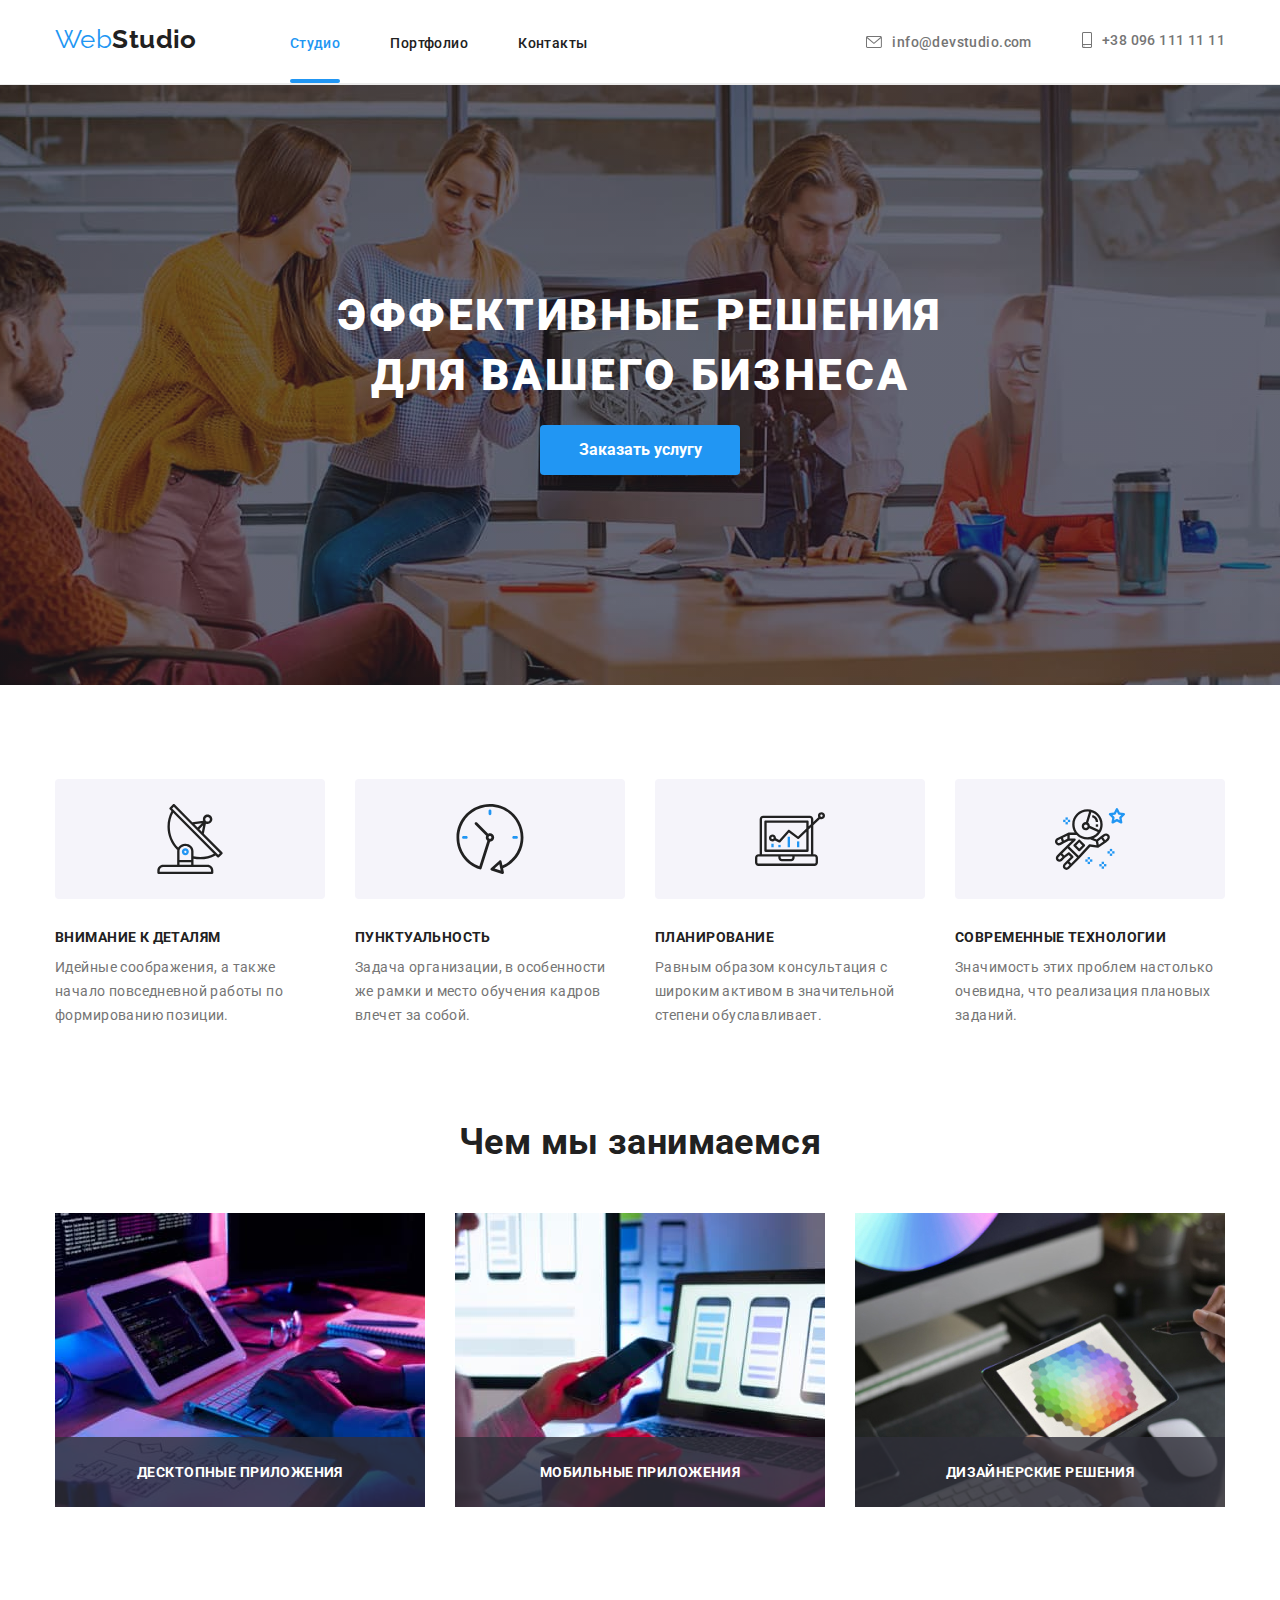
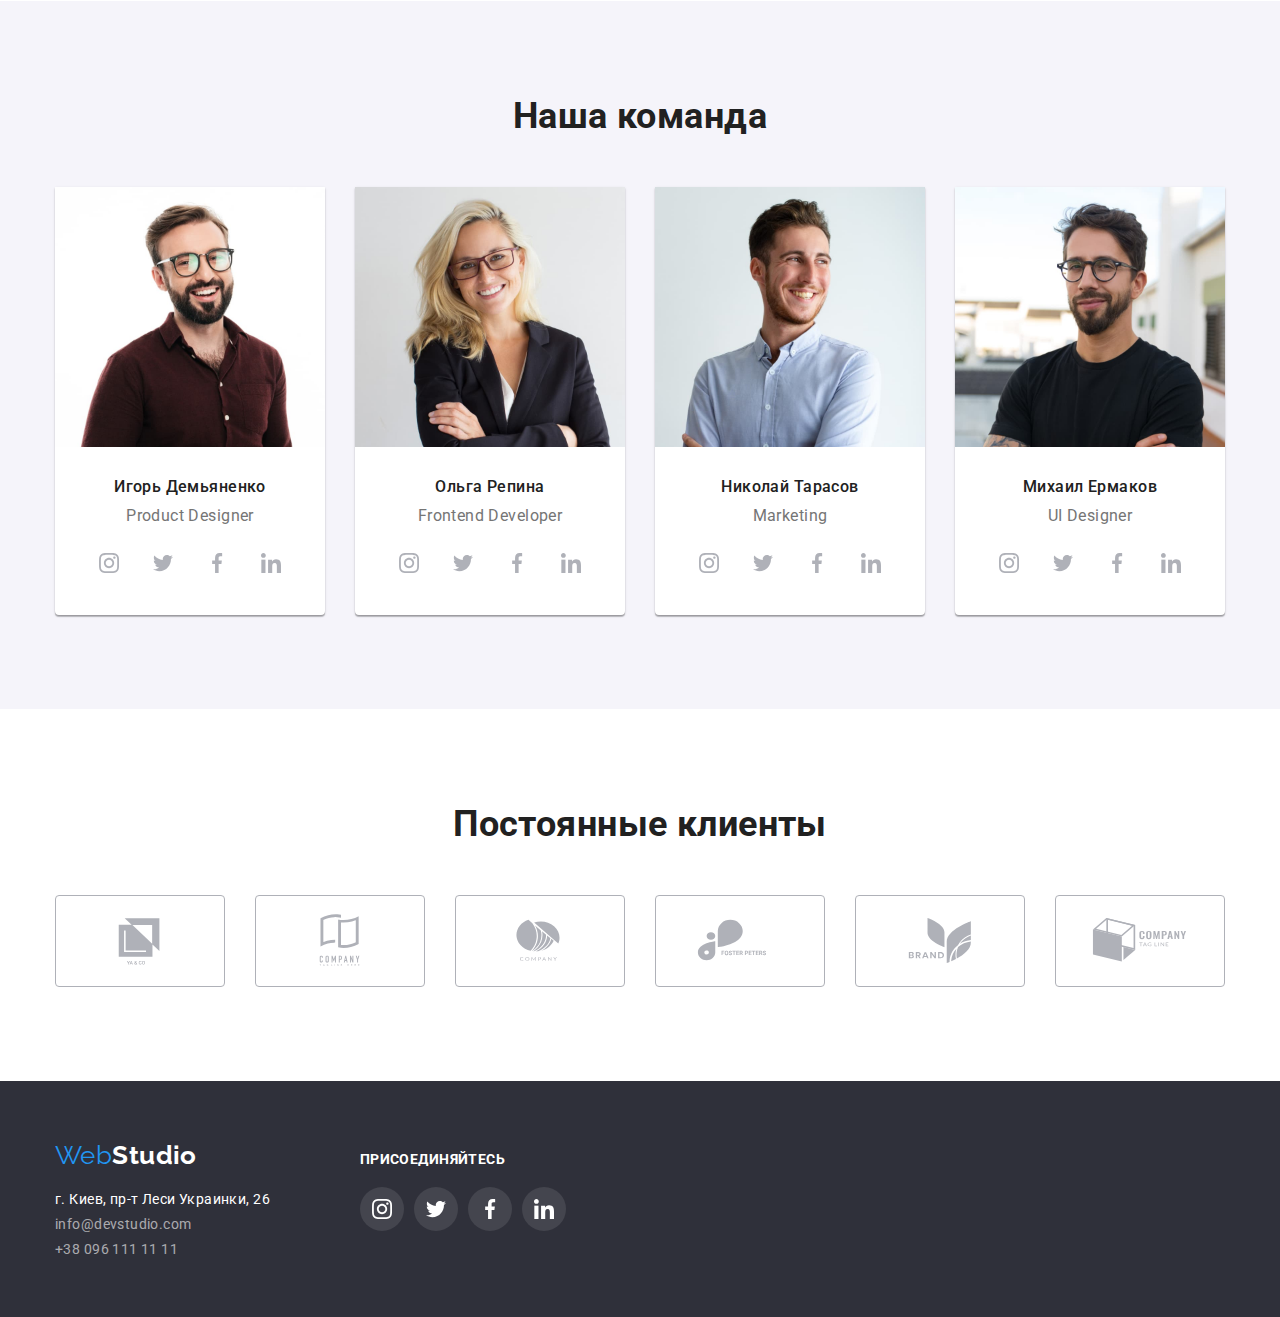
==== index.html @ 05e97ef8 "copy 5-th hw" ====
<!DOCTYPE html>
<html lang="en">
<head>
    <meta charset="UTF-8">
    <meta http-equiv="X-UA-Compatible" content="IE=edge">
    <meta name="viewport" content="width=device-width, initial-scale=1.0">
    <title>Home work 2</title>
    <link rel="stylesheet" href="https://cdnjs.cloudflare.com/ajax/libs/modern-normalize/1.0.0/modern-normalize.min.css">
    <link rel="stylesheet" href="./css/style.css">
    <link rel="preconnect" href="https://fonts.googleapis.com">
    <link rel="preconnect" href="https://fonts.gstatic.com" crossorigin>
    <link href="https://fonts.googleapis.com/css2?family=Oleo+Script&family=Raleway:wght@700&family=Roboto:wght@400;500;700;900&display=swap" rel="stylesheet">
</head>
<body>
    <header class="header"> 
        <div class="header container flex">
<a class="logo" href="./index.html"><span class="first-logo-part">Web</span>Studio</a>

<nav class="nav">
    <ul class="nav flex">
        <li><a class="nav-link hover-line is-active" href="./index.html">Студио</a></li>
        <li><a class="nav-link hover-line" href="./portfolio.html">Портфолио</a></li>
        <li><a class="nav-link hover-line" href="./">Контакты</a></li>
    </ul>
</nav>
<ul class="nav main-contacts flex">
    <li><a class="nav-link" href="mailto:info@devstudio.com">
            <svg class="email-icon">
                <use href="img/sprite.svg#icon-email"></use>
            </svg>
    info@devstudio.com</a></li>
    <li><a class="nav-link" href="tel:+380961111111"><svg class="phone-icon">
        <use href="img/sprite.svg#icon-phone"></use>
    </svg>
    +38 096 111 11 11</a></li>
</ul>
    </div>
    </header>
   
    <main>
        <section class="main-banner">
            <div class="container">
            <h1>Эффективные решения для вашего бизнеса</h1>
            <button class="offer-button" data-modal-open>Заказать услугу</button>
            </div>
        </section>
        <section class="benefits">
            <div class="container">
        <ul class="benefits-list flex">
            <li class="benefits-items">
                <div class="benefits-icons">
                    <svg class="benefits-icon">
                        <use href="./img/sprite.svg#icon-antenna"></use>
                    </svg>
                </div>
                <h3>Внимание к деталям</h3>
                <p>Идейные соображения, а также начало повседневной работы по формированию позиции.</p>
            </li>
            <li class="benefits-items">
                <div class="benefits-icons">
                    <svg class="benefits-icon">
                        <use href="./img/sprite.svg#icon-clock"></use>
                    </svg>
                </div>  
                <h3>Пунктуальность</h3>
                <p>Задача организации, в особенности же рамки и место обучения кадров влечет за собой.</p>
            </li>
            <li class="benefits-items">
                <div class="benefits-icons">
                    <svg class="benefits-icon">
                        <use href="./img/sprite.svg#icon-diagram"></use>
                    </svg>
                </div>
                <h3>Планирование</h3>
                <p>Равным образом консультация с широким активом в значительной степени обуславливает.</p>
            </li>
            <li class="benefits-items">
                <div class="benefits-icons">
                    <svg class="benefits-icon">
                        <use href="./img/sprite.svg#icon-astronaut"></use>
                    </svg>
                </div>
                <h3>Современные технологии</h3>
                <p>Значимость этих проблем настолько очевидна, что реализация плановых заданий.</p>
            </li>
        </ul>
        </div>
        </section>

        <section class="what-we-do">
            <div class="container">
            <h2>Чем мы занимаемся</h2>
            <ul class="flex">
                <li class="what-we-do-items">
                    <img src="img/what_we_do-1.jpg" alt="what_we_do" width="370">
                    <div class="what-we-do--overlay">
                        <p>Десктопные приложения</p>
                    </div>
                </li>
                <li class="what-we-do-items">
                    <img src="img/what_we_do-2.jpg" alt="what_we_do" width="370">
                    <div class="what-we-do--overlay">
                        <p>Мобильные приложения</p>
                    </div>
                </li>
                <li class="what-we-do-items">
                    <img src="img/what_we_do-3.jpg" alt="what_we_do" width="370">
                    <div class="what-we-do--overlay">
                        <p>Дизайнерские решения</p>
                    </div>
                </li>
            </ul>
            </div>
        </section>

        <section class="staff">
            <div class="container">
            <h2>Наша команда</h2>

            <ul class="flex">
                <li class="staff-items"><img class="staff-img" src="img/our_team_demyanenko.jpg" alt="Игорь Демьяненко" width="270">
                    <div class="staff-description">
                    <h3>Игорь Демьяненко</h3>
                    <p>Product Designer</p>
                    <ul class="staff-social-links">
                        <li class="staff-social-link"><a clsass="staff-social-link" href="#">
                            <svg class="staff-social-icon"><use href="./img/sprite.svg#icon-instagram"></use></svg></a>
                        </li>
                        <li class="staff-social-link"><a clsass="staff-social-link" href="#">
                            <svg class="staff-social-icon"><use href="./img/sprite.svg#icon-twitter"></use></svg></a>
                        </li>
                        <li class="staff-social-link"><a clsass="staff-social-link" href="#">
                            <svg class="staff-social-icon"><use href="./img/sprite.svg#icon-facebook"></use></svg></a>
                        </li>
                        <li class="staff-social-link"><a clsass="staff-social-link" href="#">
                            <svg class="staff-social-icon"><use href="./img/sprite.svg#icon-linkedin"></use></svg></a>
                        </li>
                    </ul>
                </div>
                </li>
                <li class="staff-items"><img class="staff-img" src="img/our_team_repina.jpg" alt="Ольга Репина" width="270">
                    <div class="staff-description">
                    <h3>Ольга Репина</h3>
                    <p>Frontend Developer</p>
                    <ul class="staff-social-links">
                        <li class="staff-social-link"><a clsass="staff-social-link" href="#">
                            <svg class="staff-social-icon"><use href="./img/sprite.svg#icon-instagram"></use></svg></a>
                        </li>
                        <li class="staff-social-link"><a clsass="staff-social-link" href="#">
                            <svg class="staff-social-icon"><use href="./img/sprite.svg#icon-twitter"></use></svg></a>
                        </li>
                        <li class="staff-social-link"><a clsass="staff-social-link" href="#">
                            <svg class="staff-social-icon"><use href="./img/sprite.svg#icon-facebook"></use></svg></a>
                        </li>
                        <li class="staff-social-link"><a clsass="staff-social-link" href="#">
                            <svg class="staff-social-icon"><use href="./img/sprite.svg#icon-linkedin"></use></svg></a>
                        </li>
                    </ul>
                </div>
                </li>
                <li class="staff-items"><img class="staff-img" src="img/our_team_tarasov.jpg" alt="Николай Тарасов" width="270">
                    <div class="staff-description">
                    <h3>Николай Тарасов</h3>
                    <p>Marketing</p>
                    <ul class="staff-social-links">
                        <li class="staff-social-link"><a clsass="staff-social-link" href="#">
                            <svg class="staff-social-icon"><use href="./img/sprite.svg#icon-instagram"></use></svg></a>
                        </li>
                        <li class="staff-social-link"><a clsass="staff-social-link" href="#">
                            <svg class="staff-social-icon"><use href="./img/sprite.svg#icon-twitter"></use></svg></a>
                        </li>
                        <li class="staff-social-link"><a clsass="staff-social-link" href="#">
                            <svg class="staff-social-icon"><use href="./img/sprite.svg#icon-facebook"></use></svg></a>
                        </li>
                        <li class="staff-social-link"><a clsass="staff-social-link" href="#">
                            <svg class="staff-social-icon"><use href="./img/sprite.svg#icon-linkedin"></use></svg></a>
                        </li>
                    </ul>
                </div>
                </li>
                <li class="staff-items"><img class="staff-img" src="img/our_team_ermakov.jpg" alt="Михаил Ермаков" width="270">
                    <div class="staff-description">
                    <h3>Михаил Ермаков</h3>
                    <p>UI Designer</p>
                    <ul class="staff-social-links">
                        <li class="staff-social-link"><a clsass="staff-social-link" href="#">
                            <svg class="staff-social-icon"><use href="./img/sprite.svg#icon-instagram"></use></svg></a>
                        </li>
                        <li class="staff-social-link"><a clsass="staff-social-link" href="#">
                            <svg class="staff-social-icon"><use href="./img/sprite.svg#icon-twitter"></use></svg></a>
                        </li>
                        <li class="staff-social-link"><a clsass="staff-social-link" href="#">
                            <svg class="staff-social-icon"><use href="./img/sprite.svg#icon-facebook"></use></svg></a>
                        </li>
                        <li class="staff-social-link"><a clsass="staff-social-link" href="#">
                            <svg class="staff-social-icon"><use href="./img/sprite.svg#icon-linkedin"></use></svg></a>
                        </li>
                    </ul>
                </div>
                </li>
            </ul>
        </div>
        </section>

        <section class="partners">
            <div class="container">
            <h2>Постоянные клиенты</h2>

            <ul class="flex">
                <li class="partners-items">
                    <a href="#" class="partners-button">
                    <svg class="partners-icon"><use href="./img/sprite.svg#icon-partners_1"></use></svg>
                    </a>
                </li>
                <li class="partners-items">
                    <a href="#" class="partners-button">
                    <svg class="partners-icon"><use href="./img/sprite.svg#icon-partners_2"></use></svg>
                 </a>
                </li>
                <li class="partners-items">
                    <a href="#" class="partners-button">
                    <svg class="partners-icon"><use href="./img/sprite.svg#icon-partners_3"></use></svg>
                 </a>
                </li>
                <li class="partners-items">
                    <a href="#" class="partners-button">
                    <svg class="partners-icon"><use href="./img/sprite.svg#icon-partners_4"></use></svg>
                 </a>
                </li>
                <li class="partners-items">
                    <a href="#" class="partners-button">
                    <svg class="partners-icon"><use href="./img/sprite.svg#icon-partners_5"></use></svg>
                 </a>
                </li>
                <li class="partners-items">
                    <a href="#" class="partners-button">
                    <svg class="partners-icon"><use href="./img/sprite.svg#icon-partners_6"></use></svg>
                 </a>
                </li>
            </ul>
        </div>
        </section>

    </main>

    <footer class="footer">
        <div class="container flex">
            <div class="footer-adress">
        <a class="logo-footer" href="#"><span class="first-logo-part">Web</span>Studio</a>
        <address class="footer-contacts">
            <p>г. Киев, пр-т Леси Украинки, 26</p>
            <ul class="nav-footer">
                <li><a href="mailto:info@devstudio.com">info@devstudio.com</a></li>
                <li><a href="tel:+380961111111">+38 096 111 11 11</a></li>
            </ul>
        </address>
    </div>
        <div class="social">
            <p>присоединяйтесь</p>
            <ul class="social-links">
                <li class="social-link"><a clsass="social-link" href="#">
                    <svg class="social-icon"><use href="./img/sprite.svg#icon-instagram"></use></svg></a>
                </li>
                <li class="social-link"><a clsass="social-link" href="#">
                    <svg class="social-icon"><use href="./img/sprite.svg#icon-twitter"></use></svg></a>
                </li>
                <li class="social-link"><a clsass="social-link" href="#">
                    <svg class="social-icon"><use href="./img/sprite.svg#icon-facebook"></use></svg></a>
                </li>
                <li class="social-link"><a clsass="social-link" href="#">
                    <svg class="social-icon"><use href="./img/sprite.svg#icon-linkedin"></use></svg></a>
                </li>
            </ul>
        </div>

    </div>
    </footer>

    <div class="backdrop is-hidden" data-modal>
        <div class="modal">
           <button class="close-button" data-modal-close>
               <svg><use href="./img/sprite.svg#icon-close"></use></svg>
           </button> 
        </div>
    </div>

    <script src="./js/modal.js"></script>
</body>
</html>
---- css/style.css ----
*,
*::before,
*::after {
  box-sizing: border-box;
}

li{
    list-style: none;
}

a{
    text-decoration: none;
}

:root{
    --main-text-color: #212121;
    --main-link-color-active: #2196F3;
    --background-main: #2F303A;
    --background-footer: #2F303A;
    --logo-first-part-color: #2196F3;
    --white: #FFF;
    --p-color: #757575;
    --background-stuff: #F5F4FA;
    --button: #2196F3;
    --button-second-color: #F5F4FA;
    --button-hover-color: #188CE8;
    --border-projecrt-examples-color: #EEE;
    --animation-options: 250ms cubic-bezier(0.4, 0, 0.2, 1);

}

.flex{
    display: flex;
    padding: 0;
    align-items: baseline;
    }

body{
    font-family: 'Roboto';
    font-style: normal;
    font-weight: normal;
    font-size: 14px;
    letter-spacing: 0.03em;
    color: var(--main-text-color);
}

.is-hidden{
    visibility: none;
    opacity: 0;
    pointer-events: none;

}

.backdrop{
    position: fixed;
    top: 0;
    left: 0;
    width: 100%;
    height: 100%;
    background-color: rgba(0, 0, 0, 0.2);
    transition: opacity var(--animation-options);
}

.modal{
    position: absolute;
    width: 528px;
    height: 581px;
    background-color: var(--white);
    top: 50%;
    left: 50%;
    transform: translate(-50%, -50%);
    box-shadow: 0px 1px 3px rgba(0, 0, 0, 0.12), 
                0px 1px 1px rgba(0, 0, 0, 0.14), 
                0px 2px 1px rgba(0, 0, 0, 0.2);
    border-radius: 4px;  
}

.close-button{
    position: absolute;
    display: flex;
    align-items: center;
    justify-content: center;
    top: 8px;
    right: 8px;
    width: 30px;
    height: 30px;
    padding: 0;
    border-radius: 50%;
    overflow: hidden;
    border: 1px solid rgba(0, 0, 0, 0.1);
    background-color: var(--white);
}
.close-button svg{
    width: 11px;
    height: 11px;
}

.container{
    width: 1200px;
    margin: 0 auto;
    padding-left: 15px;
    padding-right: 15px;
}

.header{
    border-bottom: 1px solid #ECECEC;
}

.logo, .logo-footer{
    display: inline-block;
    margin-right: 93px;
    font-family: 'Raleway';
    font-weight: 700;
    font-size: 26px;
    color: var(--main-text-color);
}


.first-logo-part{
    font-weight: 400;
    color: var(--logo-first-part-color);
}

.nav{
    font-weight: 500;
    padding-left: 0;
    margin: 0;
 }

.main-contacts{
    margin-left: auto; 
}

.main-contacts>li a{
    color: var(--p-color);
 }

 .nav-link{
    position: relative;
    color: var(--main-text-color); 
    display: inline-flex;
    align-items: center;
    padding-top: 32px;
    padding-bottom: 32px;
    fill: var(--p-color);
    transition: color var(--animation-options), fill var(--animation-options); 
 }


.nav-link:hover, 
.nav-link:focus,
.nav-link:active{
    color: var(--main-link-color-active);
    fill: var(--main-link-color-active); 
 }

.is-active::after{
    content: "";
    display: block;
    background-color: rgb(33, 150, 243);
    height: 4px;
    width: 100%;
    border-radius: 2px;
    position: absolute;
    bottom: 0;
    transition: background-color var(--animation-options);
}

 .email-icon{
     height: 12px;
     width: 16px;
     margin-right: 10px;
 }

 .phone-icon{
    height: 16px;
    width: 10px;
    margin-right: 10px;
 }

 .nav a.is-active{
    color: var(--main-link-color-active); 
 }

.nav li:not(:last-child){
    margin-right: 50px;
}

.main-banner{
     background-color: var(--background-main);
     height: 600px;
     max-width: 1600px;
     padding-top: 200px;
     padding-bottom: 200px;
     margin-left: auto;
     margin-right: auto;
     background-image: linear-gradient(rgba(47, 48, 58, 0.4), rgba(47, 48, 58, 0.4)), url("../img/main-bunner.jpg");
     background-repeat: no-repeat;
     background-position: center;
     background-size: cover;
     
 }

h1{
    font-weight: 900;
    font-size: 44px;
    line-height: 60px;
    text-align: center;
    letter-spacing: 0.06em;
    text-transform: uppercase;
    color: var(--white);
    margin: 0 auto;
    margin-bottom: 20px;
    max-width: 696px;
   
}

.offer-button{
    width: 200px;
    height: 50px;
    box-shadow: 0px 4px 4px rgba(0, 0, 0, 0.15);
    border-radius: 4px;
    font-weight: bold;
    font-size: 16px;
    line-height: 30px;
    text-align: center;
    color: var(--white);
    background-color: var(--button);
    display: block;
    margin: 0 auto;
    border: 1px solid transparent;
    cursor: pointer;
    transition: background-color var(--animation-options);
}


.offer-button:hover, .offer-button:focus{
    background-color: var(--button-hover-color);
}

.our-projects-buttons{
    font-weight: 500;
    font-size: 16px;
    line-height: 26px;
    color: var(--main-text-color);
    background-color: var(--button-second-color);
    text-align: center;
    border-radius: 4px;
    border: 1px solid transparent;
    padding: 6px 22px;
    transition: color var(--animation-options), 
                background-color var(--animation-options), 
                box-shadow var(--animation-options);
}

.our-projects-buttons:hover, 
.our-projects-buttons:focus, 
.our-projects-buttons:active{
    color: var(--white);
    background-color: var(--button);
    box-shadow: 0px 3px 1px rgba(0, 0, 0, 0.1), 
                0px 1px 2px rgba(0, 0, 0, 0.08), 
                0px 2px 2px rgba(0, 0, 0, 0.12);   
}

.benefits{
    padding-top: 94px;
    padding-bottom: 94px;
}

.benefits-icons{
    display: flex;
    align-items: center;
    height: 120px;
    background: var(--background-stuff);
    border-radius: 4px;
    margin-bottom: 30px;
    justify-content: center;
}

.benefits-icon{
    width: 70px;
    height: 70px;
}


.benefits-items{
    width: 270px;
    }

.benefits-list{
    margin: 0;
}

.benefits h3{
    font-weight: 700;
    line-height: 16px;
    font-size: 14px;
    text-transform: uppercase;
    margin: 0 0 10px 0;
    
}

.benefits p{
    margin: 0;
    line-height: 24px;
    color: var(--p-color);
}

.benefits-items:not(:last-child){
margin-right: 30px;
}

.what-we-do h2, .staff h2, .partners h2{
    font-weight: bold;
    font-size: 36px;
    line-height: 42px;
    text-align: center;
    margin: 0 0 50px 0;
}

.what-we-do{
    padding-bottom: 94px;
}

.what-we-do-items img{
    display: block;
}

.what-we-do-items{
    position: relative;
}

.what-we-do ul, .staff ul{
    margin: 0;
}

.what-we-do-items:not(:last-child){
    margin-right: 30px;
}

.what-we-do--overlay{
    position: absolute;
    display: block;
    width: 100%;
    height: 70px;
    padding: 27px 10px;
    bottom: 0;
    background: rgba(47, 48, 58, 0.8);
}

.what-we-do--overlay p{
    text-transform: uppercase;
    text-align: center;
    margin: 0;
    padding: 0;
    font-weight: 700;
    font-size: 14px;
    color: var(--white);
    line-height: 16px;
    letter-spacing: 0.03em;
}

.staff{
    background-color: var(--background-stuff);
    padding-top: 94px;
    padding-bottom: 94px;
}

.staff-items:not(:last-child){
    margin-right: 30px;
}

.staff-items{
    text-align: center;

    background-color: var(--white);

    box-shadow: 0px 1px 3px rgba(0, 0, 0, 0.12), 
    0px 1px 1px rgba(0, 0, 0, 0.14), 
    0px 2px 1px rgba(0, 0, 0, 0.2);
    border-radius: 0px 0px 4px 4px;
}

.staff-img{
    display: block;
}

.staff h3{
    font-weight: 500;
    font-size: 16px;
    line-height: 19px;
    margin: 0 0 10px 0;
}

.staff p{
    font-size: 16px;
    line-height: 19px;
    color: var(--p-color);
    margin: 0;
}

.staff-description{
    padding: 30px 10px;
}

.staff-description p{
    margin-bottom: 16px;
}

.staff-social-links{
    display: flex;
    padding: 0;
    justify-content: center;
}

.staff-social-icon{
    height: 20px;
    width: 20px;
}

.staff-social-link{
    background: transparent;
    border-radius: 50%;
    color: #AFB1B8;
    transition: background-color var(--animation-options),
                color var(--animation-options);
    
}

.staff-social-link a{
    color: inherit;
    height: 44px;
    width: 44px;
    display: flex;
    align-items: center;
    justify-content: center;
}


.staff-social-link:hover, .staff-social-link:focus{
    background-color: var(--button-hover-color);
    color: var(--white);
}

.staff-social-link:not(:last-child){
    margin-right: 10px;
}

.partners{
    padding-top: 94px;
    padding-bottom: 94px;
}

.partners ul{
    margin-top: 0px;
    margin-bottom: 0px;
}

.partners-items:not(:last-child){
    margin-right: 30px;
}

.partners-button{
    display: flex;
    width: 170px;
    height: 92px;
    border: 1px solid #AFB1B8;
    border-radius: 4px;
    color: #AFB1B8;
    align-items: center;
    justify-content: center;
    transition: border-color var(--animation-options),
                color var(--animation-options);
}

.partners-icon{
    width: 106px;
    height: 60px;
}

.partners-button:hover{
    border-color: var(--button-hover-color);
    color: var(--button-hover-color);
}


.our-projects{
    padding-top: 94px;
    padding-bottom: 94px;
}

.nav-project-examples{
    justify-content: center;
    margin-top: 0;
    margin-bottom: 50px;
}

.nav-project-examples li:not(:last-child){
    margin-right: 8px;
}

.project-examples{
    box-sizing: border-box;
    margin: 0;
}
.project-examples-items a{
    display: block;
    color: var(--main-text-color);
    transition: box-shadow var(--animation-options),
                transform var(--animation-options);
}
.project-examples-items{
    margin-right: 30px;
    margin-bottom: 30px;  
}



.project-examples-border{
    padding-top: 20px;
    padding-bottom: 20px;
    padding-left: 24px;
    padding-right: 24px;
    border-left: 1px solid var(--border-projecrt-examples-color);
    border-right: 1px solid var(--border-projecrt-examples-color);
    border-bottom: 1px solid var(--border-projecrt-examples-color);
}

.project-examples-items h3{
    margin: 0 0 4px 0;
}

.project-examples-items p{
    margin: 0;
}

.project-examples-items img{
    display: block;
}

.project-examples-items a:hover,
.project-examples-items a:focus{
    box-shadow: 0px 1px 1px rgba(0, 0, 0, 0.12),
                0px 4px 4px rgba(0, 0, 0, 0.06), 
                1px 4px 6px rgba(0, 0, 0, 0.16);
}



.project-examples li:nth-child(3n){
    margin-right: 0;
}

.project-examples li:nth-last-child(-n + 3){
    margin-bottom: 0;
}

.project-examples{
    flex-wrap: wrap;
}

.project-examples h3{
    font-weight: 700;
    font-size: 18px;
    line-height: 36px;
    letter-spacing: 0.06em;
}

.project-examples p{
    font-size: 16px;
    line-height: 30px;
    color: var(--p-color);
}

.project-examples-img{
    position: relative;
    width: 370px;
    overflow: hidden;
}

.project-examples-items a:hover .project-examples-img-overlay,
.project-examples-items a:focus .project-examples-img-overlay{
    transform: translateY(0%);  
}

.project-examples-img-overlay{
    display: flex;
    align-items: center;
    padding-left: 24px;
    padding-right: 24px;
    height: 100%;
    position: absolute;
    bottom: 0;
    background: rgba(33, 150, 243, 0.9);
    transform: translateY(101%);
    transition: transform var(--animation-options);
}

.project-examples-img-overlay p{
    font-size: 18px;    
    line-height: 28px;
    letter-spacing: 0.03em;
    color: var(--white);
    
}

 .footer{
     padding-top: 60px;
     padding-bottom: 60px;
     background-color: var(--background-footer);
 }

 .footer-adress{
     margin-right: 70px;
 }

 .logo-footer{
    color: var(--white);
    margin-bottom: 20px;
}

.footer-contacts p, .social p{
    font-style: normal;
    color: var(--white);
    margin: 0 0 9px 0;
}

.social-links{
    display: flex;
    margin: 0;
    padding: 0;
}

.social-link{
    background:#44454e;
    border-radius: 50%;
    transition: background-color var(--animation-options);
}

.social-link a{
    display: flex;
    color: var(--white);
    width: 44px;
    height: 44px;
    justify-content: center;
    align-items: center;
}


.social-link:hover, .social-link:focus{
    background-color: var(--button-hover-color);
}

.social-link:not(:last-child){
    margin-right: 10px;
}

.social p{
    font-size: 14px;
    text-transform: uppercase;
    margin-bottom: 20px;
    font-weight: 700;
}

.social-icon{
    height: 20px;
    width: 20px;
}

.nav-footer a{
    color: rgba(255, 255, 255, 0.6);
}

.nav-footer{
    padding: 0;
    margin: 0;
}

address{
    font-style: normal;
}
.nav-footer li:not(:last-child){
    margin-bottom: 9px;
}
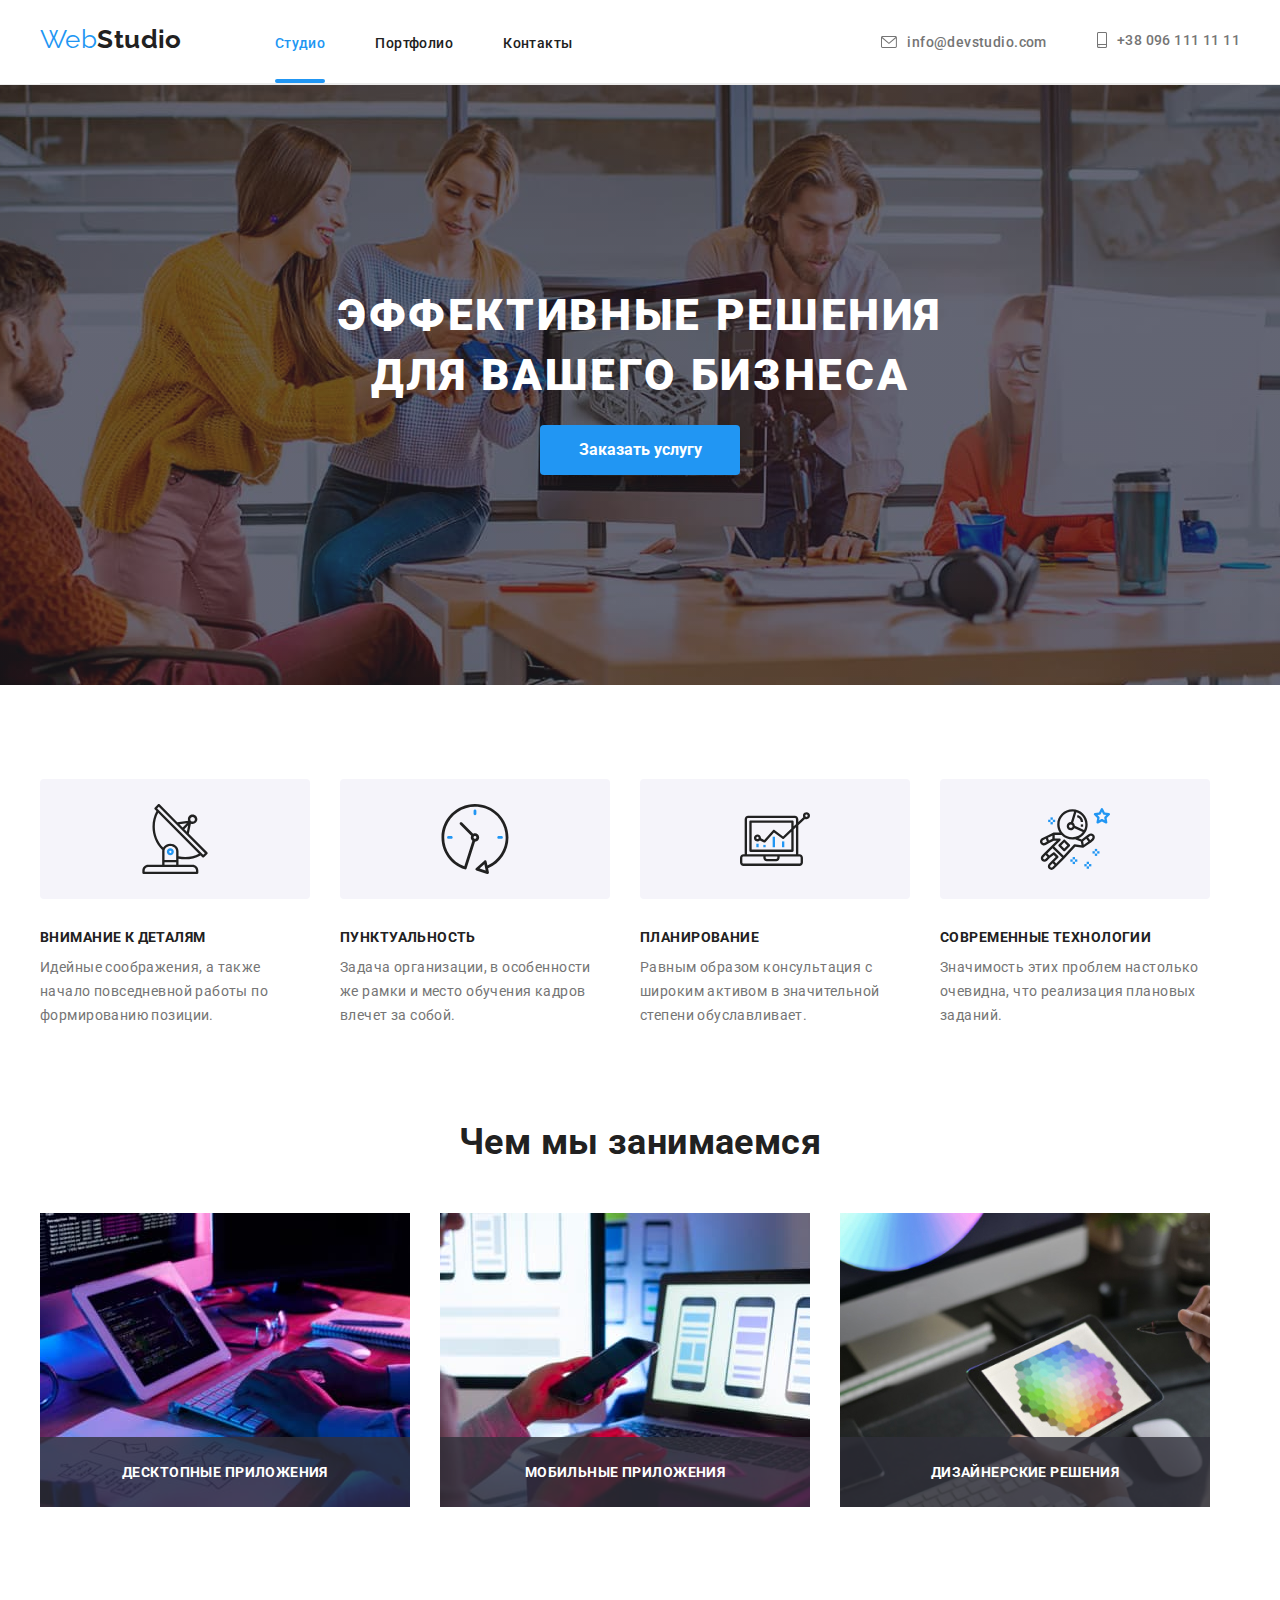
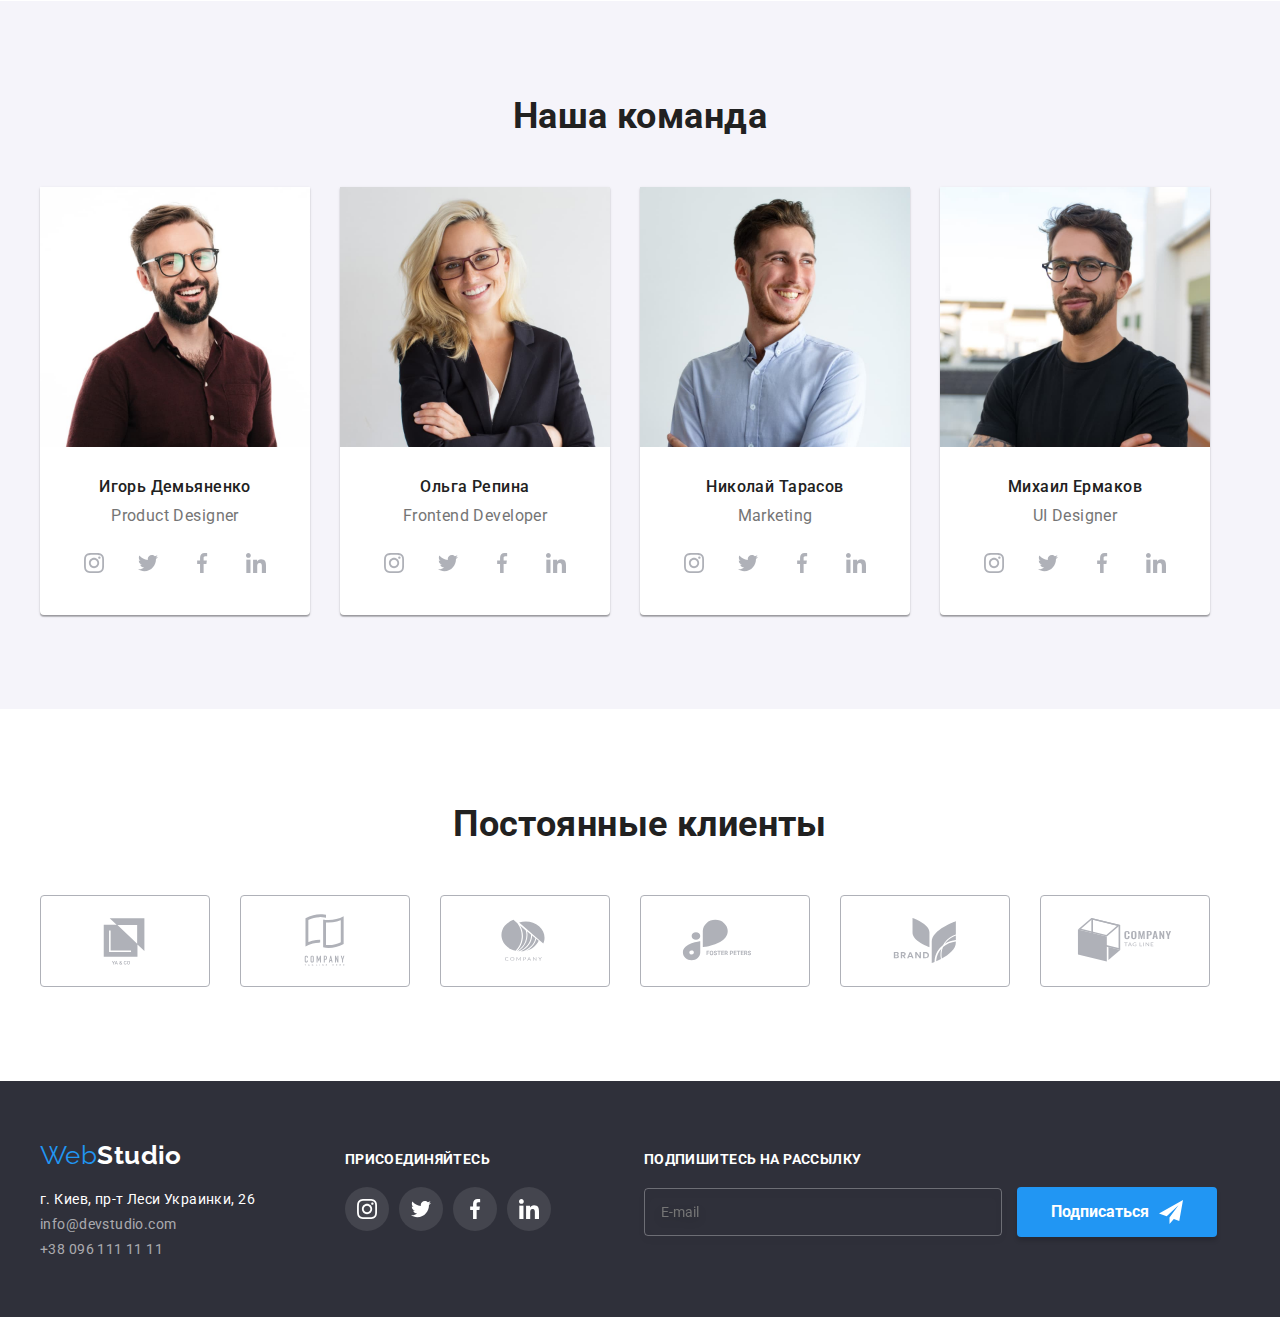
==== commit 9cbb1235: "q" ====
--- a/index.html
+++ b/index.html
@@ -273,11 +273,58 @@
             </ul>
         </div>
 
+        <div class="subscribe">
+            <p>Подпишитесь на рассылку</p>
+            <form class="email-subscribe" name="email_form" autocomplete="on" novalidate>
+                <label>
+                  <input type="email" name="email" placeholder="E-mail"/>
+                </label>
+            
+                <button class="subscribe-button" type="submit">
+                    <div class="email-submit">
+                    <span>Подписаться</span>
+                    <svg class="subscribe-icon"><use href="img/sprite.svg#icon-send"></use></svg>
+                </div>
+                </button>
+              </form>
+        </div>
+
     </div>
     </footer>
 
     <div class="backdrop is-hidden" data-modal>
         <div class="modal">
+            <form class="modal-form" name="modal_form" autocomplete="on" novalidate>
+                <p>Оставьте свои данные, мы вам перезвоним</p>
+                <label>
+                  <p>Имя</p>
+                  <input type="text" />
+                  <svg class="modal-form-icons"><use href="img/sprite.svg#icon-name-form"></use> </svg>
+                </label>
+              
+                <label>
+                  <p>Телефон</p>
+                  <input type="phone" />
+                  <svg class="modal-form-icons"><use href="img/sprite.svg#icon-phone-form"></use> </svg>
+                </label>
+              
+                <label>
+                    <p>Почта</p>
+                    <input type="email" name="email">
+                    <svg class="modal-form-icons"><use href="img/sprite.svg#icon-email-form"></use> </svg>
+                  </label>
+                  <label>
+
+                    <p>Комментарий</p>
+                    <textarea name="feedback" rows="5" placeholder="Введите текст"></textarea>
+                  </label>
+             
+                 <label>
+                    <input type="checkbox" name="signature" value="" checked />
+                    Соглашаюсь с рассылкой и принимаю <a href="#">Условия договора</a>
+                 </label>
+                <button class="subscribe-button" type="submit">Отправить</button>
+              </form>
            <button class="close-button" data-modal-close>
                <svg><use href="./img/sprite.svg#icon-close"></use></svg>
            </button> 
--- a/css/style.css
+++ b/css/style.css
@@ -98,8 +98,6 @@
 .container{
     width: 1200px;
     margin: 0 auto;
-    padding-left: 15px;
-    padding-right: 15px;
 }
 
 .header{
@@ -620,7 +618,9 @@
     margin-bottom: 20px;
 }
 
-.footer-contacts p, .social p{
+.footer-contacts p, 
+.social p,
+.subscribe p{
     font-style: normal;
     color: var(--white);
     margin: 0 0 9px 0;
@@ -656,7 +656,8 @@
     margin-right: 10px;
 }
 
-.social p{
+.social p, 
+.subscribe p{
     font-size: 14px;
     text-transform: uppercase;
     margin-bottom: 20px;
@@ -668,6 +669,62 @@
     width: 20px;
 }
 
+.social{
+    margin-right: 93px;
+}
+
+label:focus-visible,
+input:focus-visible,
+form:focus-visible {
+    outline: none;
+}
+
+
+.subscribe-button{
+    width: 200px;
+    height: 50px;
+    box-shadow: 0px 4px 4px rgba(0, 0, 0, 0.15);
+    border-radius: 4px;
+    font-weight: bold;
+    font-size: 16px;
+    line-height: 30px;
+    text-align: center;
+    color: var(--white);
+    background-color: var(--button);
+    align-items: center;
+    margin: 0 auto;
+    border: 1px solid transparent;
+    cursor: pointer;
+    transition: background-color var(--animation-options);
+}
+
+.email-submit{
+    display: flex;
+    align-items: center;
+    justify-content: center;
+}
+
+.email-subscribe input{
+    margin-right: 12px;
+    box-sizing: border-box;
+    width: 358px;
+    padding: 15px 16px;
+    background-color: transparent;
+    border: 1px solid rgba(255, 255, 255, 0.3);
+    filter: drop-shadow(0px 4px 4px rgba(0, 0, 0, 0.15));
+    border-radius: 4px;
+}
+
+
+.subscribe-button span{
+    margin-right: 10px;
+}
+
+.subscribe-icon{
+    width: 24px;
+    height: 24px;
+}
+
 .nav-footer a{
     color: rgba(255, 255, 255, 0.6);
 }
@@ -683,3 +740,72 @@
 .nav-footer li:not(:last-child){
     margin-bottom: 9px;
 }
+
+.modal-form{
+    padding: 40px;
+}
+
+.modal-form label {
+    position: relative;
+    display: flex;
+    flex-direction: column;
+    margin-bottom: 8px;
+
+    color: var(--main-text-color);
+    font-size: 12px;
+    font-style: inherit;
+    font-weight: 400;
+  }
+
+  .modal-form label p{
+    margin: 0;
+    margin-bottom: 4px;
+    color: var(--p-color);
+    font-size: 12px;
+    font-style: inherit;
+    font-weight: 400;
+    text-align: left;
+  }
+
+.modal-form input {
+    font-family: inherit;
+    margin-right: 12px;
+    box-sizing: border-box;
+    width: 448px;
+    padding: 13px 16px;
+    padding-left: 42px;
+    background-color: transparent;
+    border: 1px solid rgba(33, 33, 33, 0.2);
+    border-radius: 4px;
+  }
+
+ .modal-form textarea {
+    resize: none;
+  }
+
+  .modal-form p{
+      margin: 0;
+      margin-bottom: 12px;
+      color: var(--main-text-color);
+      font-size: 20px;
+      font-style: inherit;
+      text-align: center;
+      font-weight: 700;
+  }
+.modal-form .subscribe-button{
+    display: flex;
+    justify-content: center;
+    align-items: center;
+}
+
+.modal-form-icons{
+    position: absolute;
+    width: 12px;
+    height: 12px;
+    top: 50%;
+    margin-left: 15px;
+
+    fill: var(--main-text-color);
+}
+
+
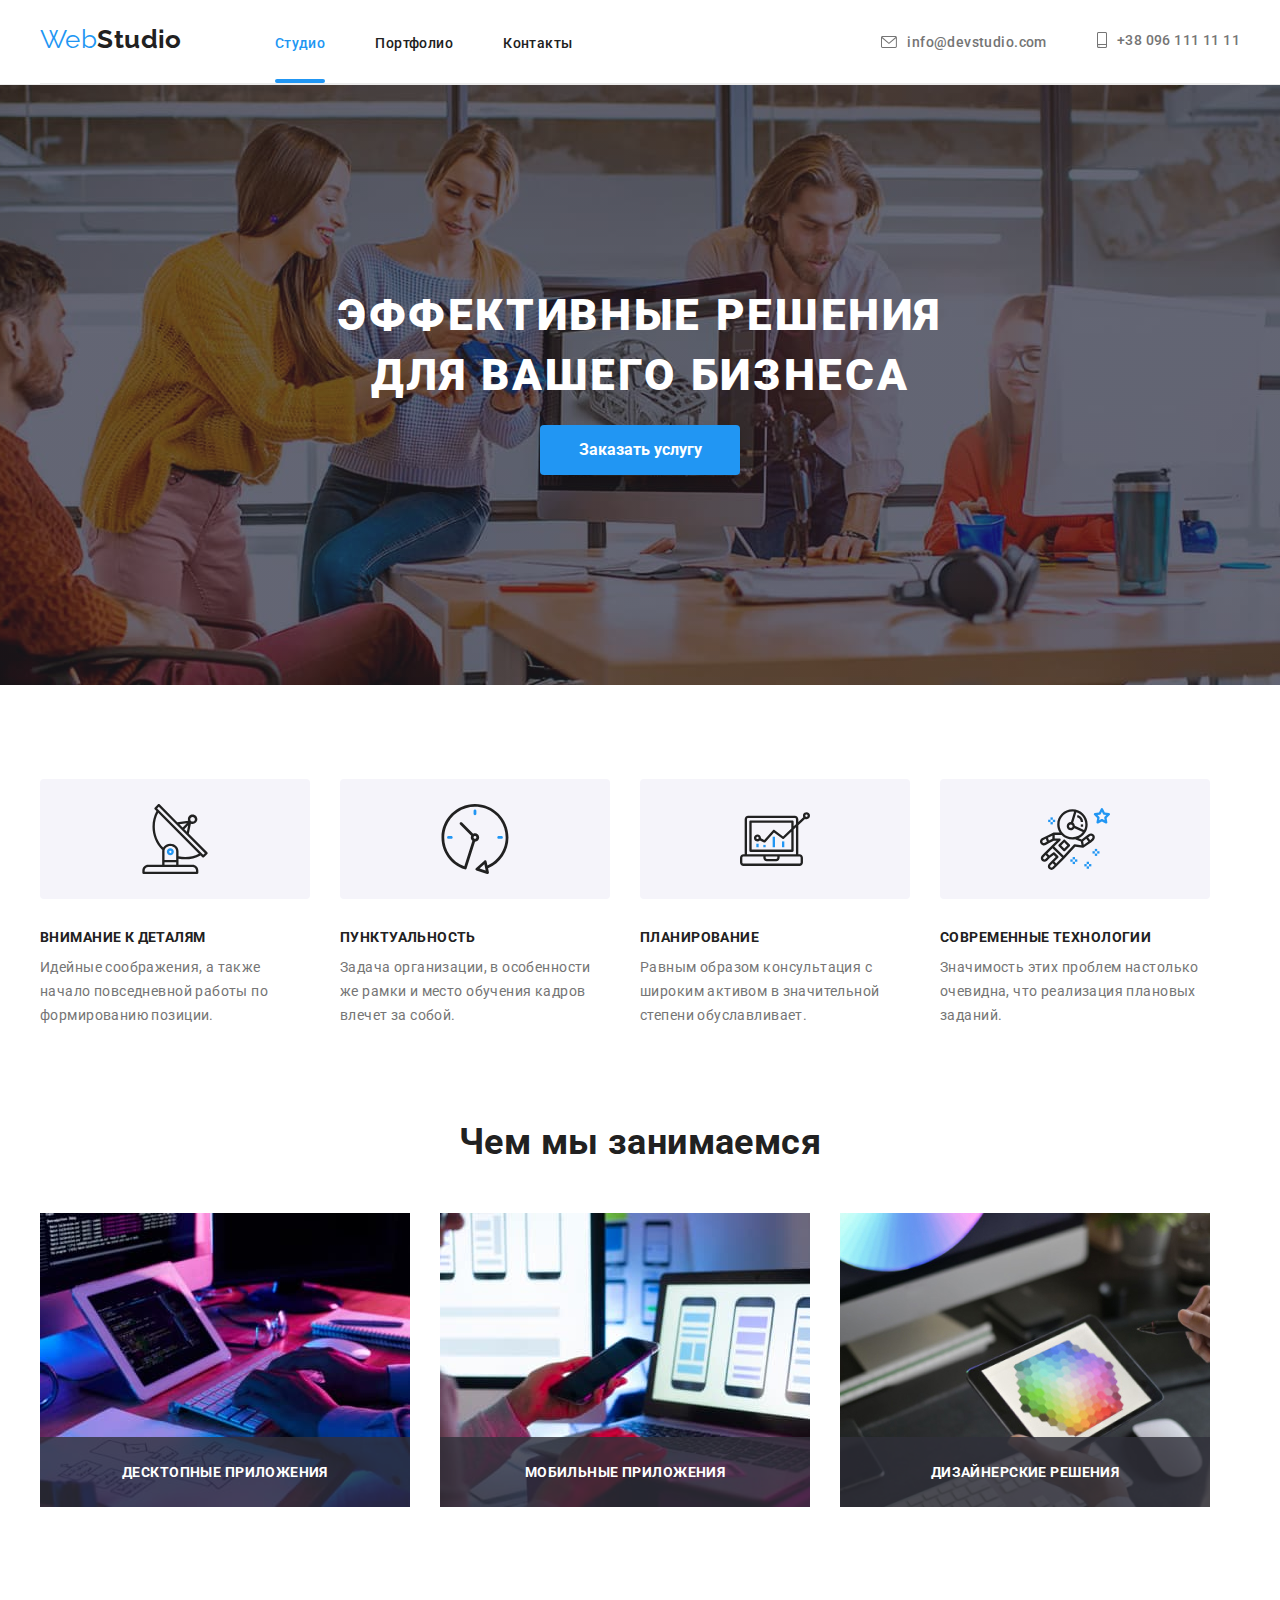
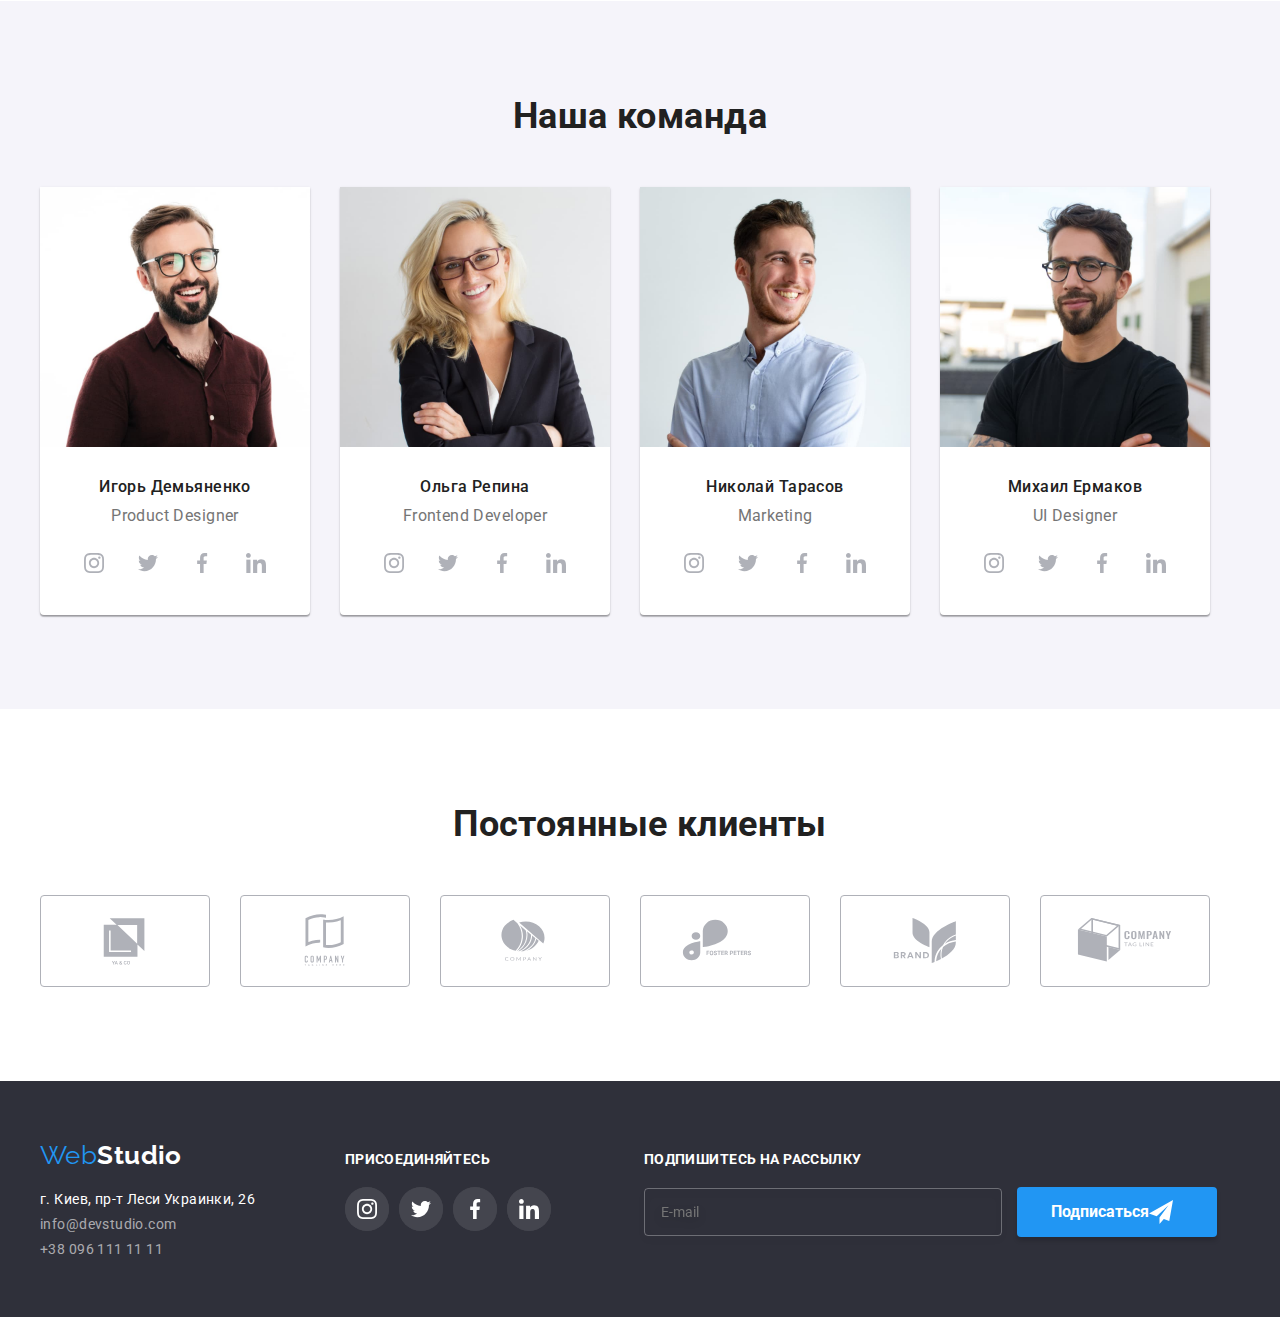
==== commit 3844ba4c: "Add files via upload" ====
--- a/index.html
+++ b/index.html
@@ -1,336 +1,342 @@
-<!DOCTYPE html>
-<html lang="en">
-<head>
-    <meta charset="UTF-8">
-    <meta http-equiv="X-UA-Compatible" content="IE=edge">
-    <meta name="viewport" content="width=device-width, initial-scale=1.0">
-    <title>Home work 2</title>
-    <link rel="stylesheet" href="https://cdnjs.cloudflare.com/ajax/libs/modern-normalize/1.0.0/modern-normalize.min.css">
-    <link rel="stylesheet" href="./css/style.css">
-    <link rel="preconnect" href="https://fonts.googleapis.com">
-    <link rel="preconnect" href="https://fonts.gstatic.com" crossorigin>
-    <link href="https://fonts.googleapis.com/css2?family=Oleo+Script&family=Raleway:wght@700&family=Roboto:wght@400;500;700;900&display=swap" rel="stylesheet">
-</head>
-<body>
-    <header class="header"> 
-        <div class="header container flex">
-<a class="logo" href="./index.html"><span class="first-logo-part">Web</span>Studio</a>
-
-<nav class="nav">
-    <ul class="nav flex">
-        <li><a class="nav-link hover-line is-active" href="./index.html">Студио</a></li>
-        <li><a class="nav-link hover-line" href="./portfolio.html">Портфолио</a></li>
-        <li><a class="nav-link hover-line" href="./">Контакты</a></li>
-    </ul>
-</nav>
-<ul class="nav main-contacts flex">
-    <li><a class="nav-link" href="mailto:info@devstudio.com">
-            <svg class="email-icon">
-                <use href="img/sprite.svg#icon-email"></use>
-            </svg>
-    info@devstudio.com</a></li>
-    <li><a class="nav-link" href="tel:+380961111111"><svg class="phone-icon">
-        <use href="img/sprite.svg#icon-phone"></use>
-    </svg>
-    +38 096 111 11 11</a></li>
-</ul>
-    </div>
-    </header>
-   
-    <main>
-        <section class="main-banner">
-            <div class="container">
-            <h1>Эффективные решения для вашего бизнеса</h1>
-            <button class="offer-button" data-modal-open>Заказать услугу</button>
-            </div>
-        </section>
-        <section class="benefits">
-            <div class="container">
-        <ul class="benefits-list flex">
-            <li class="benefits-items">
-                <div class="benefits-icons">
-                    <svg class="benefits-icon">
-                        <use href="./img/sprite.svg#icon-antenna"></use>
-                    </svg>
-                </div>
-                <h3>Внимание к деталям</h3>
-                <p>Идейные соображения, а также начало повседневной работы по формированию позиции.</p>
-            </li>
-            <li class="benefits-items">
-                <div class="benefits-icons">
-                    <svg class="benefits-icon">
-                        <use href="./img/sprite.svg#icon-clock"></use>
-                    </svg>
-                </div>  
-                <h3>Пунктуальность</h3>
-                <p>Задача организации, в особенности же рамки и место обучения кадров влечет за собой.</p>
-            </li>
-            <li class="benefits-items">
-                <div class="benefits-icons">
-                    <svg class="benefits-icon">
-                        <use href="./img/sprite.svg#icon-diagram"></use>
-                    </svg>
-                </div>
-                <h3>Планирование</h3>
-                <p>Равным образом консультация с широким активом в значительной степени обуславливает.</p>
-            </li>
-            <li class="benefits-items">
-                <div class="benefits-icons">
-                    <svg class="benefits-icon">
-                        <use href="./img/sprite.svg#icon-astronaut"></use>
-                    </svg>
-                </div>
-                <h3>Современные технологии</h3>
-                <p>Значимость этих проблем настолько очевидна, что реализация плановых заданий.</p>
-            </li>
-        </ul>
-        </div>
-        </section>
-
-        <section class="what-we-do">
-            <div class="container">
-            <h2>Чем мы занимаемся</h2>
-            <ul class="flex">
-                <li class="what-we-do-items">
-                    <img src="img/what_we_do-1.jpg" alt="what_we_do" width="370">
-                    <div class="what-we-do--overlay">
-                        <p>Десктопные приложения</p>
-                    </div>
-                </li>
-                <li class="what-we-do-items">
-                    <img src="img/what_we_do-2.jpg" alt="what_we_do" width="370">
-                    <div class="what-we-do--overlay">
-                        <p>Мобильные приложения</p>
-                    </div>
-                </li>
-                <li class="what-we-do-items">
-                    <img src="img/what_we_do-3.jpg" alt="what_we_do" width="370">
-                    <div class="what-we-do--overlay">
-                        <p>Дизайнерские решения</p>
-                    </div>
-                </li>
-            </ul>
-            </div>
-        </section>
-
-        <section class="staff">
-            <div class="container">
-            <h2>Наша команда</h2>
-
-            <ul class="flex">
-                <li class="staff-items"><img class="staff-img" src="img/our_team_demyanenko.jpg" alt="Игорь Демьяненко" width="270">
-                    <div class="staff-description">
-                    <h3>Игорь Демьяненко</h3>
-                    <p>Product Designer</p>
-                    <ul class="staff-social-links">
-                        <li class="staff-social-link"><a clsass="staff-social-link" href="#">
-                            <svg class="staff-social-icon"><use href="./img/sprite.svg#icon-instagram"></use></svg></a>
-                        </li>
-                        <li class="staff-social-link"><a clsass="staff-social-link" href="#">
-                            <svg class="staff-social-icon"><use href="./img/sprite.svg#icon-twitter"></use></svg></a>
-                        </li>
-                        <li class="staff-social-link"><a clsass="staff-social-link" href="#">
-                            <svg class="staff-social-icon"><use href="./img/sprite.svg#icon-facebook"></use></svg></a>
-                        </li>
-                        <li class="staff-social-link"><a clsass="staff-social-link" href="#">
-                            <svg class="staff-social-icon"><use href="./img/sprite.svg#icon-linkedin"></use></svg></a>
-                        </li>
-                    </ul>
-                </div>
-                </li>
-                <li class="staff-items"><img class="staff-img" src="img/our_team_repina.jpg" alt="Ольга Репина" width="270">
-                    <div class="staff-description">
-                    <h3>Ольга Репина</h3>
-                    <p>Frontend Developer</p>
-                    <ul class="staff-social-links">
-                        <li class="staff-social-link"><a clsass="staff-social-link" href="#">
-                            <svg class="staff-social-icon"><use href="./img/sprite.svg#icon-instagram"></use></svg></a>
-                        </li>
-                        <li class="staff-social-link"><a clsass="staff-social-link" href="#">
-                            <svg class="staff-social-icon"><use href="./img/sprite.svg#icon-twitter"></use></svg></a>
-                        </li>
-                        <li class="staff-social-link"><a clsass="staff-social-link" href="#">
-                            <svg class="staff-social-icon"><use href="./img/sprite.svg#icon-facebook"></use></svg></a>
-                        </li>
-                        <li class="staff-social-link"><a clsass="staff-social-link" href="#">
-                            <svg class="staff-social-icon"><use href="./img/sprite.svg#icon-linkedin"></use></svg></a>
-                        </li>
-                    </ul>
-                </div>
-                </li>
-                <li class="staff-items"><img class="staff-img" src="img/our_team_tarasov.jpg" alt="Николай Тарасов" width="270">
-                    <div class="staff-description">
-                    <h3>Николай Тарасов</h3>
-                    <p>Marketing</p>
-                    <ul class="staff-social-links">
-                        <li class="staff-social-link"><a clsass="staff-social-link" href="#">
-                            <svg class="staff-social-icon"><use href="./img/sprite.svg#icon-instagram"></use></svg></a>
-                        </li>
-                        <li class="staff-social-link"><a clsass="staff-social-link" href="#">
-                            <svg class="staff-social-icon"><use href="./img/sprite.svg#icon-twitter"></use></svg></a>
-                        </li>
-                        <li class="staff-social-link"><a clsass="staff-social-link" href="#">
-                            <svg class="staff-social-icon"><use href="./img/sprite.svg#icon-facebook"></use></svg></a>
-                        </li>
-                        <li class="staff-social-link"><a clsass="staff-social-link" href="#">
-                            <svg class="staff-social-icon"><use href="./img/sprite.svg#icon-linkedin"></use></svg></a>
-                        </li>
-                    </ul>
-                </div>
-                </li>
-                <li class="staff-items"><img class="staff-img" src="img/our_team_ermakov.jpg" alt="Михаил Ермаков" width="270">
-                    <div class="staff-description">
-                    <h3>Михаил Ермаков</h3>
-                    <p>UI Designer</p>
-                    <ul class="staff-social-links">
-                        <li class="staff-social-link"><a clsass="staff-social-link" href="#">
-                            <svg class="staff-social-icon"><use href="./img/sprite.svg#icon-instagram"></use></svg></a>
-                        </li>
-                        <li class="staff-social-link"><a clsass="staff-social-link" href="#">
-                            <svg class="staff-social-icon"><use href="./img/sprite.svg#icon-twitter"></use></svg></a>
-                        </li>
-                        <li class="staff-social-link"><a clsass="staff-social-link" href="#">
-                            <svg class="staff-social-icon"><use href="./img/sprite.svg#icon-facebook"></use></svg></a>
-                        </li>
-                        <li class="staff-social-link"><a clsass="staff-social-link" href="#">
-                            <svg class="staff-social-icon"><use href="./img/sprite.svg#icon-linkedin"></use></svg></a>
-                        </li>
-                    </ul>
-                </div>
-                </li>
-            </ul>
-        </div>
-        </section>
-
-        <section class="partners">
-            <div class="container">
-            <h2>Постоянные клиенты</h2>
-
-            <ul class="flex">
-                <li class="partners-items">
-                    <a href="#" class="partners-button">
-                    <svg class="partners-icon"><use href="./img/sprite.svg#icon-partners_1"></use></svg>
-                    </a>
-                </li>
-                <li class="partners-items">
-                    <a href="#" class="partners-button">
-                    <svg class="partners-icon"><use href="./img/sprite.svg#icon-partners_2"></use></svg>
-                 </a>
-                </li>
-                <li class="partners-items">
-                    <a href="#" class="partners-button">
-                    <svg class="partners-icon"><use href="./img/sprite.svg#icon-partners_3"></use></svg>
-                 </a>
-                </li>
-                <li class="partners-items">
-                    <a href="#" class="partners-button">
-                    <svg class="partners-icon"><use href="./img/sprite.svg#icon-partners_4"></use></svg>
-                 </a>
-                </li>
-                <li class="partners-items">
-                    <a href="#" class="partners-button">
-                    <svg class="partners-icon"><use href="./img/sprite.svg#icon-partners_5"></use></svg>
-                 </a>
-                </li>
-                <li class="partners-items">
-                    <a href="#" class="partners-button">
-                    <svg class="partners-icon"><use href="./img/sprite.svg#icon-partners_6"></use></svg>
-                 </a>
-                </li>
-            </ul>
-        </div>
-        </section>
-
-    </main>
-
-    <footer class="footer">
-        <div class="container flex">
-            <div class="footer-adress">
-        <a class="logo-footer" href="#"><span class="first-logo-part">Web</span>Studio</a>
-        <address class="footer-contacts">
-            <p>г. Киев, пр-т Леси Украинки, 26</p>
-            <ul class="nav-footer">
-                <li><a href="mailto:info@devstudio.com">info@devstudio.com</a></li>
-                <li><a href="tel:+380961111111">+38 096 111 11 11</a></li>
-            </ul>
-        </address>
-    </div>
-        <div class="social">
-            <p>присоединяйтесь</p>
-            <ul class="social-links">
-                <li class="social-link"><a clsass="social-link" href="#">
-                    <svg class="social-icon"><use href="./img/sprite.svg#icon-instagram"></use></svg></a>
-                </li>
-                <li class="social-link"><a clsass="social-link" href="#">
-                    <svg class="social-icon"><use href="./img/sprite.svg#icon-twitter"></use></svg></a>
-                </li>
-                <li class="social-link"><a clsass="social-link" href="#">
-                    <svg class="social-icon"><use href="./img/sprite.svg#icon-facebook"></use></svg></a>
-                </li>
-                <li class="social-link"><a clsass="social-link" href="#">
-                    <svg class="social-icon"><use href="./img/sprite.svg#icon-linkedin"></use></svg></a>
-                </li>
-            </ul>
-        </div>
-
-        <div class="subscribe">
-            <p>Подпишитесь на рассылку</p>
-            <form class="email-subscribe" name="email_form" autocomplete="on" novalidate>
-                <label>
-                  <input type="email" name="email" placeholder="E-mail"/>
-                </label>
-            
-                <button class="subscribe-button" type="submit">
-                    <div class="email-submit">
-                    <span>Подписаться</span>
-                    <svg class="subscribe-icon"><use href="img/sprite.svg#icon-send"></use></svg>
-                </div>
-                </button>
-              </form>
-        </div>
-
-    </div>
-    </footer>
-
-    <div class="backdrop is-hidden" data-modal>
-        <div class="modal">
-            <form class="modal-form" name="modal_form" autocomplete="on" novalidate>
-                <p>Оставьте свои данные, мы вам перезвоним</p>
-                <label>
-                  <p>Имя</p>
-                  <input type="text" />
-                  <svg class="modal-form-icons"><use href="img/sprite.svg#icon-name-form"></use> </svg>
-                </label>
-              
-                <label>
-                  <p>Телефон</p>
-                  <input type="phone" />
-                  <svg class="modal-form-icons"><use href="img/sprite.svg#icon-phone-form"></use> </svg>
-                </label>
-              
-                <label>
-                    <p>Почта</p>
-                    <input type="email" name="email">
-                    <svg class="modal-form-icons"><use href="img/sprite.svg#icon-email-form"></use> </svg>
-                  </label>
-                  <label>
-
-                    <p>Комментарий</p>
-                    <textarea name="feedback" rows="5" placeholder="Введите текст"></textarea>
-                  </label>
-             
-                 <label>
-                    <input type="checkbox" name="signature" value="" checked />
-                    Соглашаюсь с рассылкой и принимаю <a href="#">Условия договора</a>
-                 </label>
-                <button class="subscribe-button" type="submit">Отправить</button>
-              </form>
-           <button class="close-button" data-modal-close>
-               <svg><use href="./img/sprite.svg#icon-close"></use></svg>
-           </button> 
-        </div>
-    </div>
-
-    <script src="./js/modal.js"></script>
-</body>
+<!DOCTYPE html>
+<html lang="en">
+<head>
+    <meta charset="UTF-8">
+    <meta http-equiv="X-UA-Compatible" content="IE=edge">
+    <meta name="viewport" content="width=device-width, initial-scale=1.0">
+    <title>Home work 2</title>
+    <link rel="stylesheet" href="https://cdnjs.cloudflare.com/ajax/libs/modern-normalize/1.0.0/modern-normalize.min.css">
+    <link rel="stylesheet" href="./css/style.css">
+    <link rel="preconnect" href="https://fonts.googleapis.com">
+    <link rel="preconnect" href="https://fonts.gstatic.com" crossorigin>
+    <link href="https://fonts.googleapis.com/css2?family=Oleo+Script&family=Raleway:wght@700&family=Roboto:wght@400;500;700;900&display=swap" rel="stylesheet">
+</head>
+<body>
+    <header class="header"> 
+        <div class="header container flex">
+<a class="logo" href="./index.html"><span class="first-logo-part">Web</span>Studio</a>
+
+<nav class="nav">
+    <ul class="nav flex">
+        <li><a class="nav-link hover-line is-active" href="./index.html">Студио</a></li>
+        <li><a class="nav-link hover-line" href="./portfolio.html">Портфолио</a></li>
+        <li><a class="nav-link hover-line" href="./">Контакты</a></li>
+    </ul>
+</nav>
+<ul class="nav main-contacts flex">
+    <li><a class="nav-link" href="mailto:info@devstudio.com">
+            <svg class="email-icon">
+                <use href="img/sprite.svg#icon-email"></use>
+            </svg>
+    info@devstudio.com</a></li>
+    <li><a class="nav-link" href="tel:+380961111111"><svg class="phone-icon">
+        <use href="img/sprite.svg#icon-phone"></use>
+    </svg>
+    +38 096 111 11 11</a></li>
+</ul>
+    </div>
+    </header>
+   
+    <main>
+        <section class="main-banner">
+            <div class="container">
+            <h1>Эффективные решения для вашего бизнеса</h1>
+            <button class="offer-button" data-modal-open>Заказать услугу</button>
+            </div>
+        </section>
+        <section class="benefits">
+            <div class="container">
+        <ul class="benefits-list flex">
+            <li class="benefits-items">
+                <div class="benefits-icons">
+                    <svg class="benefits-icon">
+                        <use href="./img/sprite.svg#icon-antenna"></use>
+                    </svg>
+                </div>
+                <h3>Внимание к деталям</h3>
+                <p>Идейные соображения, а также начало повседневной работы по формированию позиции.</p>
+            </li>
+            <li class="benefits-items">
+                <div class="benefits-icons">
+                    <svg class="benefits-icon">
+                        <use href="./img/sprite.svg#icon-clock"></use>
+                    </svg>
+                </div>  
+                <h3>Пунктуальность</h3>
+                <p>Задача организации, в особенности же рамки и место обучения кадров влечет за собой.</p>
+            </li>
+            <li class="benefits-items">
+                <div class="benefits-icons">
+                    <svg class="benefits-icon">
+                        <use href="./img/sprite.svg#icon-diagram"></use>
+                    </svg>
+                </div>
+                <h3>Планирование</h3>
+                <p>Равным образом консультация с широким активом в значительной степени обуславливает.</p>
+            </li>
+            <li class="benefits-items">
+                <div class="benefits-icons">
+                    <svg class="benefits-icon">
+                        <use href="./img/sprite.svg#icon-astronaut"></use>
+                    </svg>
+                </div>
+                <h3>Современные технологии</h3>
+                <p>Значимость этих проблем настолько очевидна, что реализация плановых заданий.</p>
+            </li>
+        </ul>
+        </div>
+        </section>
+
+        <section class="what-we-do">
+            <div class="container">
+            <h2>Чем мы занимаемся</h2>
+            <ul class="flex">
+                <li class="what-we-do-items">
+                    <img src="img/what_we_do-1.jpg" alt="what_we_do" width="370">
+                    <div class="what-we-do--overlay">
+                        <p>Десктопные приложения</p>
+                    </div>
+                </li>
+                <li class="what-we-do-items">
+                    <img src="img/what_we_do-2.jpg" alt="what_we_do" width="370">
+                    <div class="what-we-do--overlay">
+                        <p>Мобильные приложения</p>
+                    </div>
+                </li>
+                <li class="what-we-do-items">
+                    <img src="img/what_we_do-3.jpg" alt="what_we_do" width="370">
+                    <div class="what-we-do--overlay">
+                        <p>Дизайнерские решения</p>
+                    </div>
+                </li>
+            </ul>
+            </div>
+        </section>
+
+        <section class="staff">
+            <div class="container">
+            <h2>Наша команда</h2>
+
+            <ul class="flex">
+                <li class="staff-items"><img class="staff-img" src="img/our_team_demyanenko.jpg" alt="Игорь Демьяненко" width="270">
+                    <div class="staff-description">
+                    <h3>Игорь Демьяненко</h3>
+                    <p>Product Designer</p>
+                    <ul class="staff-social-links">
+                        <li class="staff-social-link"><a class="staff-social-link" href="#">
+                            <svg class="staff-social-icon"><use href="./img/sprite.svg#icon-instagram"></use></svg></a>
+                        </li>
+                        <li class="staff-social-link"><a class="staff-social-link" href="#">
+                            <svg class="staff-social-icon"><use href="./img/sprite.svg#icon-twitter"></use></svg></a>
+                        </li>
+                        <li class="staff-social-link"><a class="staff-social-link" href="#">
+                            <svg class="staff-social-icon"><use href="./img/sprite.svg#icon-facebook"></use></svg></a>
+                        </li>
+                        <li class="staff-social-link"><a class="staff-social-link" href="#">
+                            <svg class="staff-social-icon"><use href="./img/sprite.svg#icon-linkedin"></use></svg></a>
+                        </li>
+                    </ul>
+                </div>
+                </li>
+                <li class="staff-items"><img class="staff-img" src="img/our_team_repina.jpg" alt="Ольга Репина" width="270">
+                    <div class="staff-description">
+                    <h3>Ольга Репина</h3>
+                    <p>Frontend Developer</p>
+                    <ul class="staff-social-links">
+                        <li class="staff-social-link"><a class="staff-social-link" href="#">
+                            <svg class="staff-social-icon"><use href="./img/sprite.svg#icon-instagram"></use></svg></a>
+                        </li>
+                        <li class="staff-social-link"><a class="staff-social-link" href="#">
+                            <svg class="staff-social-icon"><use href="./img/sprite.svg#icon-twitter"></use></svg></a>
+                        </li>
+                        <li class="staff-social-link"><a class="staff-social-link" href="#">
+                            <svg class="staff-social-icon"><use href="./img/sprite.svg#icon-facebook"></use></svg></a>
+                        </li>
+                        <li class="staff-social-link"><a class="staff-social-link" href="#">
+                            <svg class="staff-social-icon"><use href="./img/sprite.svg#icon-linkedin"></use></svg></a>
+                        </li>
+                    </ul>
+                </div>
+                </li>
+                <li class="staff-items"><img class="staff-img" src="img/our_team_tarasov.jpg" alt="Николай Тарасов" width="270">
+                    <div class="staff-description">
+                    <h3>Николай Тарасов</h3>
+                    <p>Marketing</p>
+                    <ul class="staff-social-links">
+                        <li class="staff-social-link"><a class="staff-social-link" href="#">
+                            <svg class="staff-social-icon"><use href="./img/sprite.svg#icon-instagram"></use></svg></a>
+                        </li>
+                        <li class="staff-social-link"><a class="staff-social-link" href="#">
+                            <svg class="staff-social-icon"><use href="./img/sprite.svg#icon-twitter"></use></svg></a>
+                        </li>
+                        <li class="staff-social-link"><a class="staff-social-link" href="#">
+                            <svg class="staff-social-icon"><use href="./img/sprite.svg#icon-facebook"></use></svg></a>
+                        </li>
+                        <li class="staff-social-link"><a class="staff-social-link" href="#">
+                            <svg class="staff-social-icon"><use href="./img/sprite.svg#icon-linkedin"></use></svg></a>
+                        </li>
+                    </ul>
+                </div>
+                </li>
+                <li class="staff-items"><img class="staff-img" src="img/our_team_ermakov.jpg" alt="Михаил Ермаков" width="270">
+                    <div class="staff-description">
+                    <h3>Михаил Ермаков</h3>
+                    <p>UI Designer</p>
+                    <ul class="staff-social-links">
+                        <li class="staff-social-link"><a class="staff-social-link" href="#">
+                            <svg class="staff-social-icon"><use href="./img/sprite.svg#icon-instagram"></use></svg></a>
+                        </li>
+                        <li class="staff-social-link"><a class="staff-social-link" href="#">
+                            <svg class="staff-social-icon"><use href="./img/sprite.svg#icon-twitter"></use></svg></a>
+                        </li>
+                        <li class="staff-social-link"><a class="staff-social-link" href="#">
+                            <svg class="staff-social-icon"><use href="./img/sprite.svg#icon-facebook"></use></svg></a>
+                        </li>
+                        <li class="staff-social-link"><a class="staff-social-link" href="#">
+                            <svg class="staff-social-icon"><use href="./img/sprite.svg#icon-linkedin"></use></svg></a>
+                        </li>
+                    </ul>
+                </div>
+                </li>
+            </ul>
+        </div>
+        </section>
+
+        <section class="partners">
+            <div class="container">
+            <h2>Постоянные клиенты</h2>
+
+            <ul class="flex">
+                <li class="partners-items">
+                    <a href="#" class="partners-button">
+                    <svg class="partners-icon"><use href="./img/sprite.svg#icon-partners_1"></use></svg>
+                    </a>
+                </li>
+                <li class="partners-items">
+                    <a href="#" class="partners-button">
+                    <svg class="partners-icon"><use href="./img/sprite.svg#icon-partners_2"></use></svg>
+                 </a>
+                </li>
+                <li class="partners-items">
+                    <a href="#" class="partners-button">
+                    <svg class="partners-icon"><use href="./img/sprite.svg#icon-partners_3"></use></svg>
+                 </a>
+                </li>
+                <li class="partners-items">
+                    <a href="#" class="partners-button">
+                    <svg class="partners-icon"><use href="./img/sprite.svg#icon-partners_4"></use></svg>
+                 </a>
+                </li>
+                <li class="partners-items">
+                    <a href="#" class="partners-button">
+                    <svg class="partners-icon"><use href="./img/sprite.svg#icon-partners_5"></use></svg>
+                 </a>
+                </li>
+                <li class="partners-items">
+                    <a href="#" class="partners-button">
+                    <svg class="partners-icon"><use href="./img/sprite.svg#icon-partners_6"></use></svg>
+                 </a>
+                </li>
+            </ul>
+        </div>
+        </section>
+
+    </main>
+
+    <footer class="footer">
+        <div class="container flex">
+            <div class="footer-adress">
+        <a class="logo-footer" href="#"><span class="first-logo-part">Web</span>Studio</a>
+        <address class="footer-contacts">
+            <p>г. Киев, пр-т Леси Украинки, 26</p>
+            <ul class="nav-footer">
+                <li><a href="mailto:info@devstudio.com">info@devstudio.com</a></li>
+                <li><a href="tel:+380961111111">+38 096 111 11 11</a></li>
+            </ul>
+        </address>
+    </div>
+        <div class="social">
+            <p>присоединяйтесь</p>
+            <ul class="social-links">
+                <li class="social-link"><a class="social-link" href="#">
+                    <svg class="social-icon"><use href="./img/sprite.svg#icon-instagram"></use></svg></a>
+                </li>
+                <li class="social-link"><a class="social-link" href="#">
+                    <svg class="social-icon"><use href="./img/sprite.svg#icon-twitter"></use></svg></a>
+                </li>
+                <li class="social-link"><a class="social-link" href="#">
+                    <svg class="social-icon"><use href="./img/sprite.svg#icon-facebook"></use></svg></a>
+                </li>
+                <li class="social-link"><a class="social-link" href="#">
+                    <svg class="social-icon"><use href="./img/sprite.svg#icon-linkedin"></use></svg></a>
+                </li>
+            </ul>
+        </div>
+
+        <div class="subscribe">
+            <p>Подпишитесь на рассылку</p>
+            <form class="email-subscribe" name="email_form" autocomplete="on" novalidate>
+                  <input type="email" name="email" placeholder="E-mail"/>
+            
+                <button class="subscribe-button" type="submit">
+                    <span class="email-submit">Подписаться
+                    <svg class="subscribe-icon"><use href="img/sprite.svg#icon-send"></use></svg>
+                </span>
+                </button>
+              </form>
+        </div>
+
+    </div>
+    </footer>
+
+    <div class="backdrop is-hidden" data-modal>
+        <div class="modal">
+            <form class="modal-form" name="modal_form" autocomplete="on" novalidate>
+                <p>Оставьте свои данные, мы вам перезвоним</p>
+
+                <div class="form-field">
+                <label>Имя</label>
+                <input type="text" name="name" />
+                <svg class="form-icons"><use href="img/sprite.svg#icon-name-form"></use></svg>
+                </div>
+
+                <div class="form-field">
+                <label>Телефон</label>
+                <input type="tel" name="phone" />
+                <svg class="form-icons"><use href="img/sprite.svg#icon-phone-form"></use></svg>
+                </div>
+
+                <div class="form-field">
+                <label>Почта</label>
+                <input type="email" name="email" /> 
+                <svg class="form-icons"><use href="img/sprite.svg#icon-email-form"></use></svg> 
+                </div>
+
+                  <div class="form-field textarea-wrap">
+                  <label>Комментарий</label>
+                    <textarea name="feedback" rows="5" placeholder="Введите текст"></textarea>
+                  </div>
+
+
+                  <div class="form-field form-checkbox">
+                    <div class="checkbox-wraper">
+                    <label class="checkbox-container">Соглашаюсь с рассылкой и принимаю <a class="contract" href="#">Условия договора</a>
+                        <input type="checkbox" checked="checked">
+                        <span class="checkmark"></span>
+                      </label>
+                </div>
+                  </div>
+                 
+                <div class="form-field">
+                <button class="subscribe-button" type="submit">Отправить</button>
+                </div>
+              </form>
+           <button class="close-button" data-modal-close>
+               <svg><use href="./img/sprite.svg#icon-close"></use></svg>
+           </button> 
+        </div>
+    </div>
+
+    <script src="./js/modal.js"></script>
+</body>
 </html>--- a/css/style.css
+++ b/css/style.css
@@ -742,70 +742,205 @@
 }
 
 .modal-form{
+    display: block;
     padding: 40px;
-}
-
-.modal-form label {
+    height: 100%;
+}
+
+.modal-form p{
+    margin: 0;
+    margin-bottom: 12px;
+
+    font-family: inherit;
+    font-style: normal;
+    font-weight: bold;
+    font-size: 20px;
+    line-height: 23px;
+    text-align: center;
+    letter-spacing: 0.03em;
+
+    color: var(--main-text-color);
+}
+
+.form-field{
+    display: flex;
+    flex-direction: column;
     position: relative;
-    display: flex;
-    flex-direction: column;
-    margin-bottom: 8px;
-
-    color: var(--main-text-color);
+    margin-bottom: 10px;
+}
+
+.form-field label{
+    margin-bottom: 4px;
+
+    font-family: inherit;
+    font-style: normal;
+    font-weight: normal;
     font-size: 12px;
-    font-style: inherit;
-    font-weight: 400;
-  }
-
-  .modal-form label p{
-    margin: 0;
-    margin-bottom: 4px;
-    color: var(--p-color);
+    line-height: 14px;
+    letter-spacing: 0.01em;
+
+    color: #757575;
+
+}
+
+.form-field input{
+    position: relative;
+    padding: 12px 12px 12px 42px;
+    
+    border: 1px solid rgba(33, 33, 33, 0.2);
+    box-sizing: border-box;
+    border-radius: 4px;
+
+    transition: border-color var(--animation-options);
+}
+
+.form-icons{
+    position: absolute;
+    top: 50%;
+    left: 12px;
+
+    width: 18px;
+    height: 18px;
+
+    transition: color var(--animation-options);
+}
+
+.form-field textarea{
+    padding: 12px 16px;
+    resize: none;
+   
+    border: 1px solid rgba(33, 33, 33, 0.2);
+    box-sizing: border-box;
+    border-radius: 4px;
+}
+
+.textarea-wrap{
+    margin-bottom: 20px;
+
+}
+
+.form-field textarea::placeholder{
+    font-family: inherit;
+    font-style: normal;
+    font-weight: normal;
     font-size: 12px;
-    font-style: inherit;
-    font-weight: 400;
-    text-align: left;
-  }
-
-.modal-form input {
-    font-family: inherit;
-    margin-right: 12px;
-    box-sizing: border-box;
-    width: 448px;
-    padding: 13px 16px;
-    padding-left: 42px;
-    background-color: transparent;
-    border: 1px solid rgba(33, 33, 33, 0.2);
-    border-radius: 4px;
-  }
-
- .modal-form textarea {
-    resize: none;
-  }
-
-  .modal-form p{
-      margin: 0;
-      margin-bottom: 12px;
-      color: var(--main-text-color);
-      font-size: 20px;
-      font-style: inherit;
-      text-align: center;
-      font-weight: 700;
-  }
-.modal-form .subscribe-button{
+    line-height: 14px;
+    letter-spacing: 0.01em;
+    color: rgba(117, 117, 117, 0.5);
+}
+
+.form-checkbox{
+    margin-bottom: 30px;
+}
+
+.form-checkbox label{
+    font-size: 14px;
+    line-height: 24px;
+    letter-spacing: 0.03em;
+}
+
+.form-field .subscribe-button{
     display: flex;
     justify-content: center;
     align-items: center;
 }
 
-.modal-form-icons{
+.form-field:hover input,
+.form-field:hover svg,
+.form-field:focus-within input,
+.form-field:focus-within svg{
+    border-color: var(--main-link-color-active);
+    color: var(--main-link-color-active);
+}
+
+.form-field:hover textarea,
+.form-field:focus-within textarea{
+    border-color: var(--main-link-color-active);
+    outline: none;
+}
+
+/* The container */
+.checkbox-container {
+    display: block;
+    position: relative;
+    padding-left: 35px;
+    margin-bottom: 12px;
+    cursor: pointer;
+    font-size: 22px;
+    -webkit-user-select: none;
+    -moz-user-select: none;
+    -ms-user-select: none;
+    user-select: none;
+  }
+/* Hide the browser's default checkbox */
+.checkbox-container input {
     position: absolute;
-    width: 12px;
-    height: 12px;
-    top: 50%;
-    margin-left: 15px;
-
-    fill: var(--main-text-color);
-}
-
-
+    opacity: 0;
+    cursor: pointer;
+    height: 0;
+    width: 0;
+  }
+
+  /* Create a custom checkbox */
+.checkmark {
+    box-sizing: border-box;
+    position: absolute;
+    top: 3px;
+    left: 10px;
+    height: 16px;
+    width: 16px;
+    background: #FFFFFF;
+    box-shadow: 0px 1px 3px rgba(0, 0, 0, 0.12), 0px 1px 1px rgba(0, 0, 0, 0.14), 0px 2px 1px rgba(0, 0, 0, 0.2);
+    border-radius: 4px;
+    border: 2px solid #212121;
+  }
+
+  
+  /* When the checkbox is checked, add a blue background */
+  .checkbox-container input:checked ~ .checkmark {
+    background-color: var(--main-link-color-active);
+    border: none;
+  }
+  
+  /* Create the checkmark/indicator (hidden when not checked) */
+  .checkmark:after {
+    content: "";
+    position: absolute;
+    display: none;
+  }
+  
+  /* Show the checkmark when checked */
+  .checkbox-container input:checked ~ .checkmark:after {
+    display: block;
+  }
+  
+  /* Style the checkmark/indicator */
+  .checkbox-container .checkmark:after {
+    left: 6px;
+    top: 2px;
+    width: 5px;
+    height: 10px;
+    border: solid white;
+    border-width: 0 3px 3px 0;
+    -webkit-transform: rotate(45deg);
+    -ms-transform: rotate(45deg);
+    transform: rotate(45deg);
+  }
+
+  .subscribe-button:hover{
+      background-color: #188CE8;
+      cursor: pointer;
+  }
+
+  .close-button:hover,
+  .close-button:focus{
+      cursor: pointer;
+      color: var(--main-link-color-active);
+  }
+
+  .contract{
+      color: var(--main-link-color-active);
+      text-decoration: underline;
+  }
+
+
